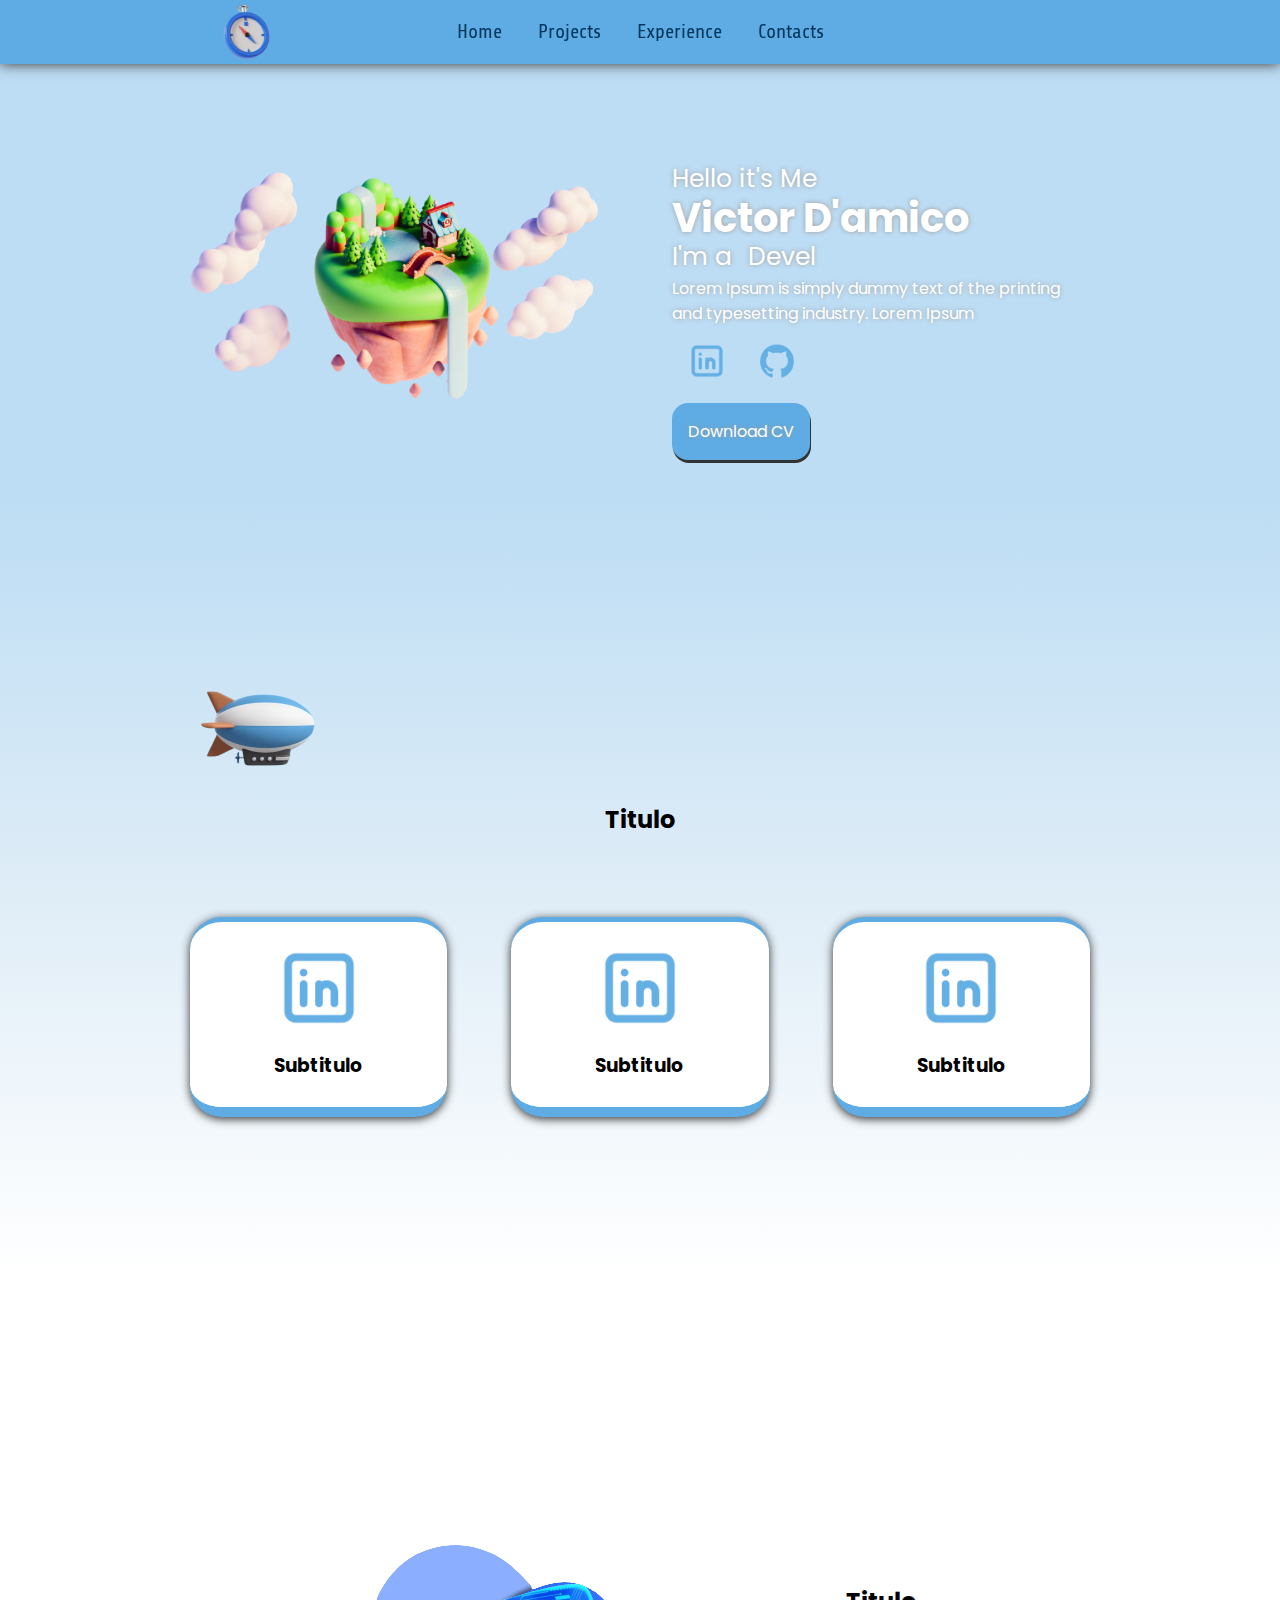
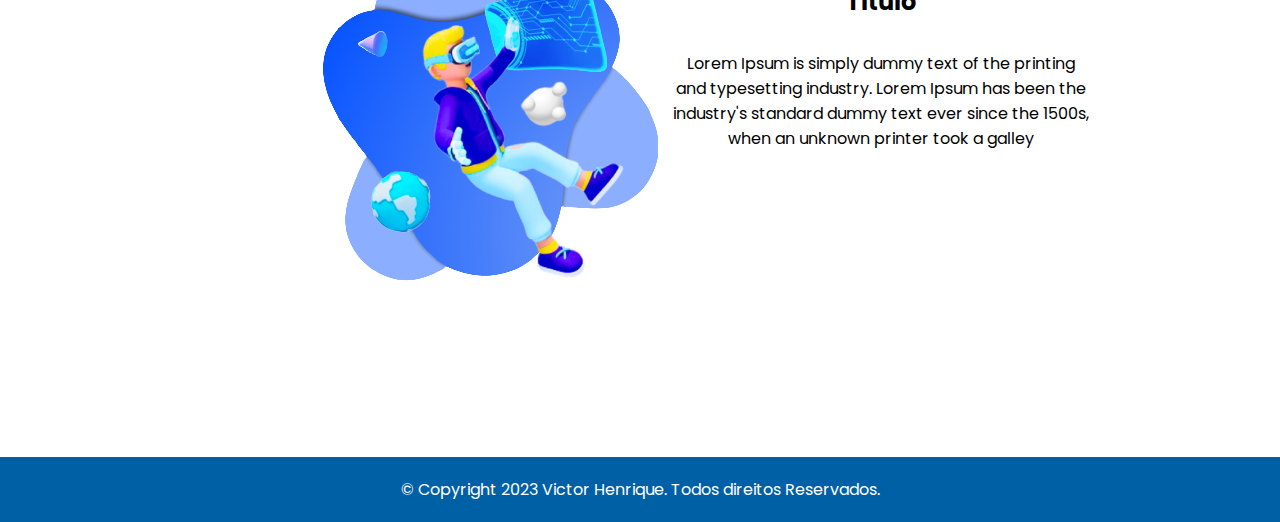
==== index.html @ 2513ae60 "Balao , projects" ====
<!DOCTYPE html>
<html lang="pt-BR">

<head>
    <meta charset="UTF-8">
    <!-- <meta name="viewport" content="width=device-width, initial-scale=1.0"> -->
    <meta name="description"
        content="Hi, I'm Victor, a Python Developer, and this is my portfolio. Here, you'll find my main projects in various languages such as Python, CSS, HTML, C, JS, PHP, and Shell. I'll also share my experiences in the field.">
    <title>My Portfolio - Desenvolvedor Full Stack Victor D'amico</title>
    <meta name="robots" content="index">
    <link rel="stylesheet" type="text/css" href="./style/base.css?date=11-05-2023">
    <link rel="stylesheet" type="text/css" href="./style/home.css?date=23-04-27">
</head>

<body>
    <header>
        <nav class="container">
            <a href="#home"><img src="./image/logo.png" alt="Logo" id="logo" title="Home" /></a>
            <ul>
                <li>
                    <a href="/">Home</a>
                </li>
                <li>
                    <a href="project.html">Projects</a>
                </li>
                <li>
                    <a href="#Experience">Experience</a>
                </li>
                <li>
                    <a href="#Contacts">Contacts</a>
                </li>
            </ul>
        </nav>
    </header>

    <main>
        <section id="home">
            <div class="container grid">
                <div class="ilha">
                    <img src="./image/Ilha.png" alt="Ilha" />
                </div>
                <div>
                    <span>Hello it's Me</span>
                    <h1>Victor D'amico</h1>
                    <span class="ima">I'm a <span class="typewrite" data-type='["Developer","Designer","Full Stack"]'
                            data-period="1000"></span></span>
                    <p>
                        Lorem Ipsum is simply dummy text of the printing and typesetting industry. Lorem Ipsum
                    </p>
                    <ul class="icon-list">
                        <li>
                            <a href="https://www.linkedin.com/in/victor-d-amico-6a1681226/" target="_blank">
                                <img src="./image/logo_linkdin.png" alt="Logo do linkedin" title="Linkedin" />
                            </a>
                        </li>
                        <li>
                            <a href="https://github.com/victordamico" target="_blank">
                                <img src="./image/logo_github.png" alt="Logo do github" title="Github" />
                            </a>
                        </li>
                    </ul>
                    <div id="id_download">
                        <a href="./Victor Henrique.pdf" download title="Currículo">Download CV</a>
                    </div>
                </div>
            </div>


        </section>

        <section id="card-section">
            <div class="container">
                <img src="./image/balao.png" alt="balao" id="balao" onclick="alert('HAHAHa voce me pegou')">
                <h2> Titulo</h2>
                <div class="card-container grid">
                    <div class="card">

                        <div class="card-header">
                            <img src="./image/logo_linkdin.png" alt="Icone">
                            <h3>Subtitulo</h3>
                        </div>
                        <div class="card-body">
                            <p>Lorem Ipsum is simply dummy text of the printing and typesetting industry. Lorem Ipsum
                                has
                                been
                                the industry's standard dummy text ever since the 1500s, when an unknown printer took a
                                galley
                            </p>
                            <a href="#">BTA</a>
                        </div>

                    </div>
                    <div class="card">

                        <div class="card-header">
                            <img src="./image/logo_linkdin.png" alt="Icone">
                            <h3>Subtitulo</h3>
                        </div>
                        <div class="card-body">
                            <p>Lorem Ipsum is simply dummy text of the printing and typesetting industry. Lorem Ipsum
                                has
                                been
                                the industry's standard dummy text ever since the 1500s, when an unknown printer took a
                                galley
                            </p>
                            <a href="#">BTA</a>
                        </div>

                    </div>
                    <div class="card">

                        <div class="card-header">
                            <img src="./image/logo_linkdin.png" alt="Icone">
                            <h3>Subtitulo</h3>
                        </div>
                        <div class="card-body">
                            <p>Lorem Ipsum is simply dummy text of the printing and typesetting industry. Lorem Ipsum
                                has
                                been
                                the industry's standard dummy text ever since the 1500s, when an unknown printer took a
                                galley
                            </p>
                            <a href="#">BTA</a>
                        </div>

                    </div>


                </div>
            </div>

        </section>
        <section id="goal">
            <div class="container">
                <!-- fundo da imagem que o personagem esta  colocar os comentarios em ingles dps -->
                <div class="container-image">
                    <img class="drop-bottom" src="./image/fundo-goal.png" alt="fundo-goal">

                    <img class="character" src="./image/personagem.png" alt="personagem">

                    <img class="screen" src="./image/screen.png" alt="tela">

                    <img class="planet-element" src="./image/planet-element.png" alt="planeta-elemento">

                    <img class="triangle-element" src="./image/triangle-element.png" alt="triangulo-elemento">

                    <img class="sphere-element" src="./image/sphere-element.png" alt="esfera-elemento">
                </div>
                <div class="container-text">
                    <h2> Titulo</h2>
                    <p>
                        Lorem Ipsum is simply dummy text of the printing and typesetting industry. Lorem Ipsum
                        has
                        been
                        the industry's standard dummy text ever since the 1500s, when an unknown printer took a
                        galley
                    </p>
                </div>
            </div>
        </section>
    </main>

    <footer>
        <div class="container">
            <div>
                <p>© Copyright 2023 Victor Henrique. Todos direitos Reservados.</p>
            </div>

        </div>

    </footer>
    <!-- Google tag (gtag.js) -->

    <script async src="https://www.googletagmanager.com/gtag/js?id=G-7Z11QWB1Y7"></script>
    <script src="./analytics.js"></script>


    <script>
        //TYPEWRITER---------------------------------
        var TxtType = function (el, toRotate, period) {
            this.toRotate = toRotate;
            this.el = el;
            this.loopNum = 0;
            this.period = parseInt(period, 10) || 2000;
            this.txt = '';
            this.tick();
            this.isDeleting = false;
            console.log('passando por dentro do txtType')
        };

        TxtType.prototype.tick = function () {
            console.log('passando por dentro do tik')
            var i = this.loopNum % this.toRotate.length;
            var fullTxt = this.toRotate[i];


            if (this.isDeleting) {
                this.txt = fullTxt.substring(0, this.txt.length - 1);
            }
            else {
                this.txt = fullTxt.substring(0, this.txt.length + 1);
            }

            this.el.innerHTML = '<span class="wrap">' + this.txt + '</span>';

            var that = this;
            var delta = 200 - Math.random() * 100;

            if (this.isDeleting) { delta /= 2; }

            if (!this.isDeleting && this.txt === fullTxt) {
                delta = this.period;
                this.isDeleting = true;
            }
            else if (this.isDeleting && this.txt === '') {
                this.isDeleting = false;
                this.loopNum++;
                delta = 500;
            }

            setTimeout(function () {
                that.tick();
            }, delta);
        };

        window.onload = function () {
            var elements = document.getElementsByClassName('typewrite');
            for (var i = 0; i < elements.length; i++) {
                var toRotate = elements[i].getAttribute('data-type'); var
                    period = elements[i].getAttribute('data-period'); if (toRotate) {
                        new TxtType(elements[i], JSON.parse(toRotate),
                            period);
                    }
            } // INJECT CSS var css=document.createElement("style"); css.type="text/css" ;
            css.innerHTML = ".typewrite > .wrap { border-right: 0.08em solid #fff}"; document.body.appendChild(css);
        };
    </script>

</body>

</html>
---- style/base.css ----
@import url('https://fonts.googleapis.com/css2?family=Moulpali&display=swap');
@import url('https://fonts.googleapis.com/css2?family=Poppins:ital@1&display=swap');

* {
    margin: 0;
    padding: 0;
    box-sizing: border-box;
    text-decoration: none;
}

main {
    min-height: 100vh;
}

html {
    scroll-behavior: smooth;
}

#logo {
    height: 55px;
    margin-top: 5px;
    position: absolute;
    left: 20px;
}



header {
    background-color: #5EACE3;
    position: fixed;
    width: 100%;
    z-index: 10;
    box-shadow: 0px 0px 13px #333;

}

header ul {
    font-family: 'Moulpali', cursive;
    display: flex;
    list-style: none;
    gap: 1rem;
}

header ul a {
    color: #00365c;
    font-size: 20px;
    padding: 10px;
    display: inline-block;
}

header ul a:hover {
    color: #ffffff;
    transition: .3s;
    text-shadow: 0px 0px 5px #333;
}

header nav {
    display: flex;
    justify-content: center;
    position: relative;
}


body {
    font-family: 'Poppins', sans-serif;
}

.container {
    margin: auto;
    max-width: 900px;
}

h1 {
    font-size: 40px;
    line-height: 40px;
}

.grid {
    display: grid;
}





footer {
    background-color: #0060A6;
    padding: 20px;
    text-align: center;
    color: #ffffff
}


@media (min-width:1440px) {
    .container {
        max-width: 1100px;
    }
}

@media (max-width:426px) {
    .container {
        max-width: 300px;
    }

    body {
        background: linear-gradient(180deg, #5EACE3 0%, rgba(217, 217, 217, 0) 100%);
        background-repeat: no-repeat;
    }
}
---- style/home.css ----
#balao {
    position: relative;
    animation-name: balao;
    animation-duration: 10s;
    animation-iteration-count: infinite;

}

main #home {
    padding-top: 10rem;
    color: #ffffff;
    text-shadow: 0px 0px 5px #9c9b9b;
    background: rgba(97, 173, 228, 0.42);
    min-height: 500px;
    background-repeat: no-repeat;
}

main #home .container {
    grid-template-columns: 1fr 1fr;
    gap: 4rem;
}

main .ilha img {
    position: relative;
    max-width: 100%;
    animation-name: respiration;
    animation-duration: 1.7s;
    animation-iteration-count: infinite;
    animation-direction: alternate;

}

main section span {
    font-size: 25px;

}

main section span.ima {
    font-size: 25px;
    display: flex;
    align-items: center;
    gap: 1rem;
}



#id_download a {
    padding: 1rem;
    background-color: #5EACE3;
    border-radius: 1rem;
    color: #fff;
    box-shadow: 1px 3px #333;
    display: inline-block;
    transition: 1s;
}

#id_download a:hover {
    box-shadow: none;
}

.icon-list {
    list-style: none;
    display: flex;
}

.icon-list img {
    width: 50px;
    margin: 10px;
}

.icon-list img:hover {
    width: 70px;
    margin: 0px;

}

@keyframes respiration {
    from {
        top: 0%;
    }

    to {
        top: 10%;
    }
}

@keyframes type {
    from {
        width: 0%;
    }

    to {
        width: 140px;
    }
}

@keyframes balao {
    from {
        left: -20vw;
        transform: translateY(0);
    }

    25% {
        transform: translateY(-100%);
    }

    50% {
        transform: translateY(0%);
    }

    to {
        left: 100vw;
        transform: translateY(-100%);
    }
}



@keyframes blink-caret {

    from,
    to {
        border-color: transparent;
    }

    50% {
        border-color: #3397df;
    }
}




#card-section h2 {
    text-align: center;
    margin-bottom: 5rem;

}

#card-section {
    padding: 10rem 0;
    background: linear-gradient(180deg, #BDDDF4 0%, rgba(207, 228, 243, 0.68) 50%, #FFFFFF 100%);
    overflow: hidden;
}

#card-section .card img {
    width: 7rem;

}

.card-container {
    grid-template-columns: 1fr 1fr 1fr;
    gap: 4rem;


}

#card-section .card {
    border-bottom: 10px solid #5EACE3;
    border-top: 5px solid #5EACE3;
    border-radius: 2rem;
    box-shadow: 0px 2px 10px #333;
    position: relative;
    height: 200px;
    transition: 1s;
    background-color: #ffffff;
    overflow: hidden;
    padding: 5px;

}


#card-section .card .card-header {
    z-index: 1;
    background-color: #ffffff;
    width: 100%;
    border-radius: 2rem;
    padding: 5px;
    text-align: center;
    position: relative;
}


#card-section .card .card-body {
    /* transition: 1s;
    position: absolute;
    top: 0;
    left: 5px;
    right: 5px;
    z-index: 0;
    opacity: 0;
    transition-delay: 0.5s; */

}

#card-section .card:hover {
    height: 500px;



}




#card-section h3 {
    margin-bottom: 2rem;
}

#card-section a {
    background-color: #5EACE3;
    border-radius: .5rem;
    margin: 3rem 0 1rem;
    padding: 1rem;
    display: inline-block;
    transform: translateX(-50%);
    position: relative;
    left: 50%;

}

#goal {
    padding: 10vh 0vh;
    min-height: 600px;
}

#goal .container {
    display: grid;
    grid-template-columns: 1fr 1fr;
    gap: 4rem;
    padding: 10vh 0vh;
    min-height: 600px;
}

#goal .container-image {
    position: relative;


}

#goal .container-image img {
    position: absolute;
    animation-name: respiration2;
    animation-duration: 1.7s;
    animation-iteration-count: infinite;
    animation-direction: alternate;

}

#goal .container-image .drop-bottom {
    top: 80px;
    left: 120px;
    animation-name: unset;
}

#goal .container-image .character {
    top: 140px;
    left: 220px;
    width: 230px;
    z-index: 2;
    animation-delay: 1, 8s;
}

#goal .container-image .screen {
    top: 100px;
    left: 270px;
    z-index: 1;
    animation-delay: 1s;
}

#goal .container-image .planet-element {
    top: 300px;
    left: 150px;
    z-index: 3;
    animation-delay: .8s;
}

#goal .container-image .triangle-element {
    top: 150px;
    left: 150px;
    z-index: 4;
    animation-delay: 2.7s;
}

#goal .container-image .sphere-element {
    top: 200px;
    left: 300px;
    width: 100px;
    z-index: 4;
    animation-delay: 1.7s;

}

@keyframes respiration2 {
    from {
        padding-top: 0;
    }

    to {
        padding-top: 10px;
    }
}


#goal .container-text {
    height: 100%;
    display: flex;
    flex-direction: column;
    justify-content: center;
    text-align: center;
    gap: 2rem;
}

@media (max-width:426px) {

    main #home .container {
        grid-template-columns: 1fr;

    }

    .card-container {
        grid-template-columns: 1fr;
    }

    #card-section .card,
    #card-section .card:hover {
        height: unset;
    }
}
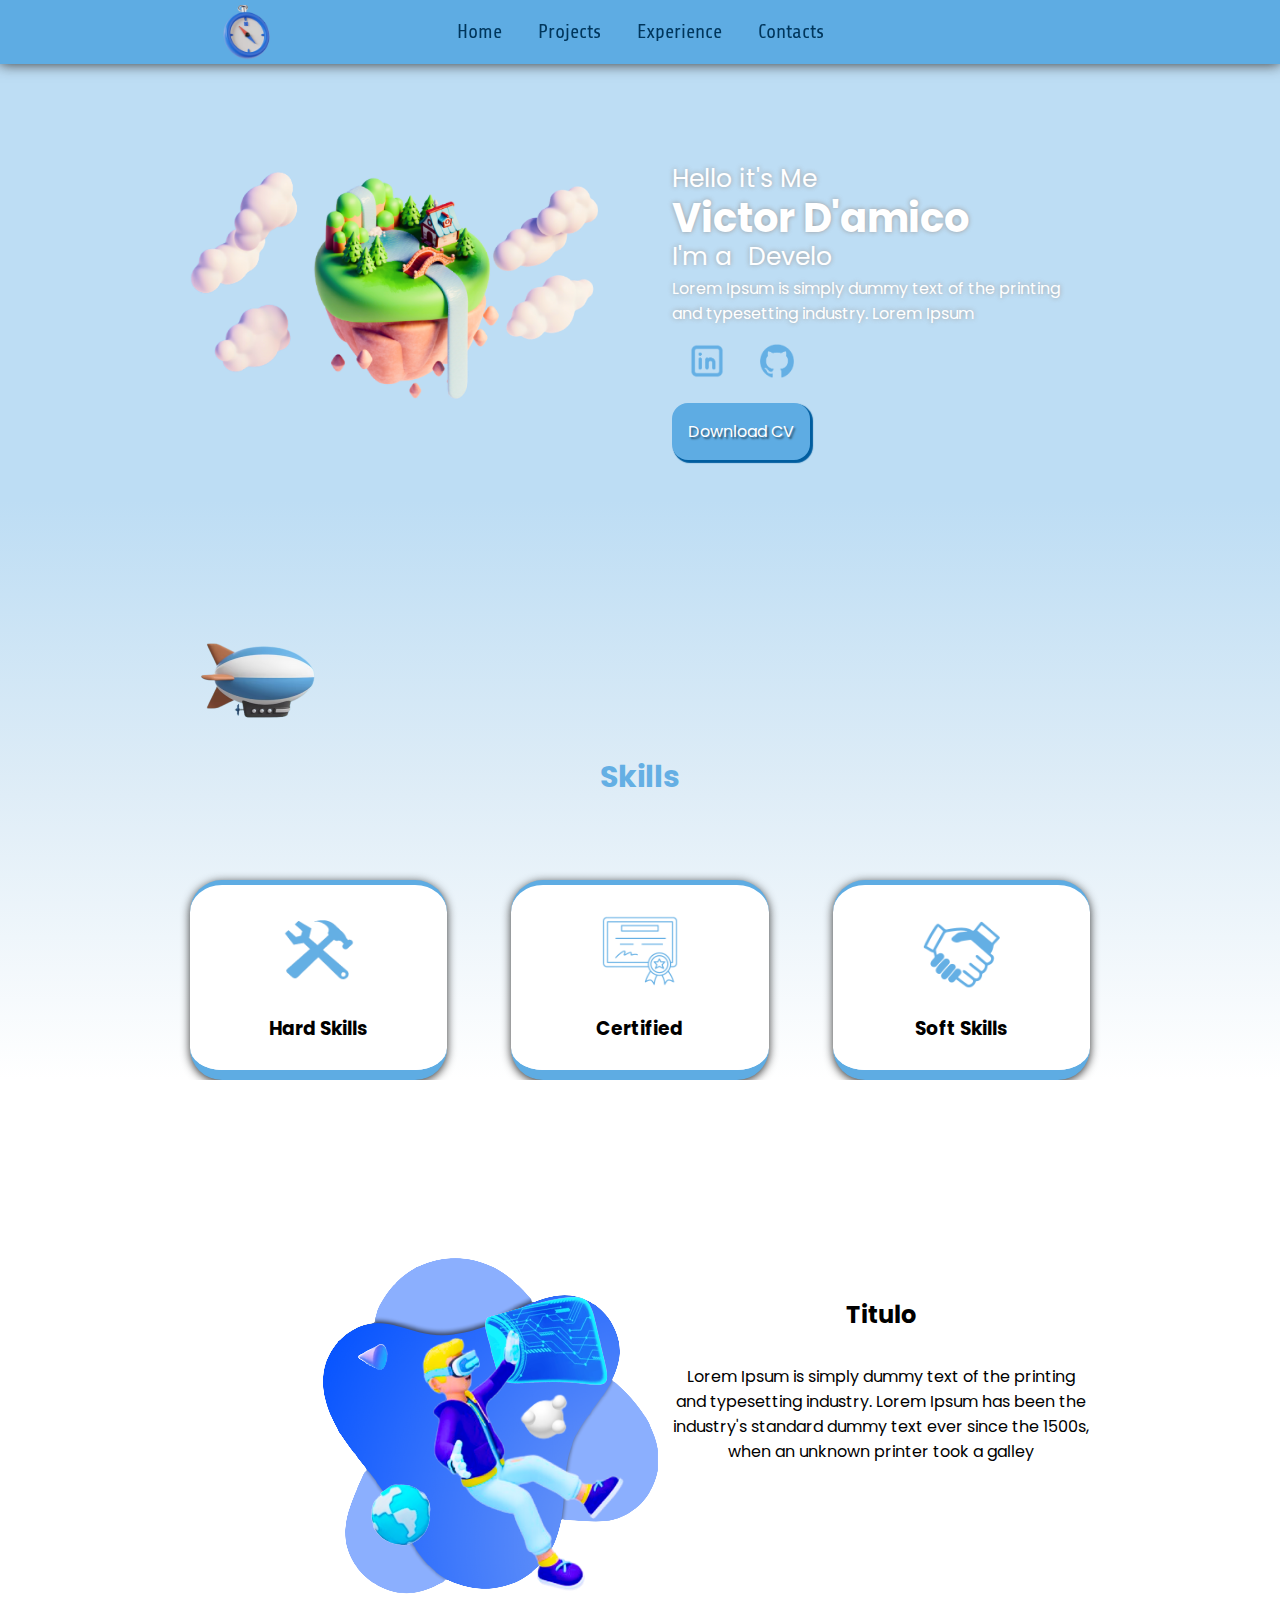
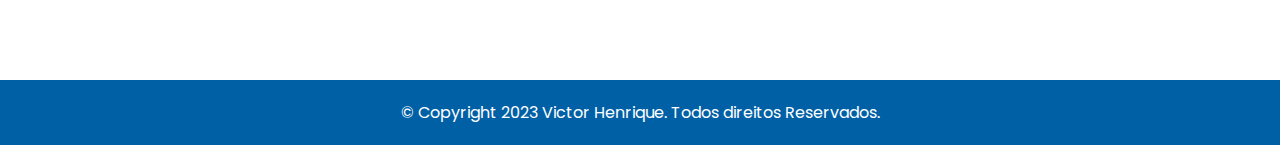
==== commit e0c25e6d: "Botão saiba +, soft skill , hard skill , botão download cv" ====
--- a/index.html
+++ b/index.html
@@ -3,13 +3,15 @@
 
 <head>
     <meta charset="UTF-8">
-    <!-- <meta name="viewport" content="width=device-width, initial-scale=1.0"> -->
+    <meta name="viewport" content="width=device-width, initial-scale=1.0">
     <meta name="description"
         content="Hi, I'm Victor, a Python Developer, and this is my portfolio. Here, you'll find my main projects in various languages such as Python, CSS, HTML, C, JS, PHP, and Shell. I'll also share my experiences in the field.">
     <title>My Portfolio - Desenvolvedor Full Stack Victor D'amico</title>
     <meta name="robots" content="index">
     <link rel="stylesheet" type="text/css" href="./style/base.css?date=11-05-2023">
     <link rel="stylesheet" type="text/css" href="./style/home.css?date=23-04-27">
+    <link rel="shortcut icon" href="./image/icon-logo.png" type="image/x-icon">
+
 </head>
 
 <body>
@@ -71,13 +73,13 @@
         <section id="card-section">
             <div class="container">
                 <img src="./image/balao.png" alt="balao" id="balao" onclick="alert('HAHAHa voce me pegou')">
-                <h2> Titulo</h2>
+                <h2> Skills</h2>
                 <div class="card-container grid">
                     <div class="card">
 
                         <div class="card-header">
-                            <img src="./image/logo_linkdin.png" alt="Icone">
-                            <h3>Subtitulo</h3>
+                            <img src="./image/hard-skill.png" alt="Icone">
+                            <h3>Hard Skills</h3>
                         </div>
                         <div class="card-body">
                             <p>Lorem Ipsum is simply dummy text of the printing and typesetting industry. Lorem Ipsum
@@ -86,15 +88,15 @@
                                 the industry's standard dummy text ever since the 1500s, when an unknown printer took a
                                 galley
                             </p>
-                            <a href="#">BTA</a>
+                            <a href="hard_skills.html" class="saiba_mais">Saiba+</a>
                         </div>
 
                     </div>
                     <div class="card">
 
                         <div class="card-header">
-                            <img src="./image/logo_linkdin.png" alt="Icone">
-                            <h3>Subtitulo</h3>
+                            <img src="./image/certified.png" alt="Icone">
+                            <h3>Certified</h3>
                         </div>
                         <div class="card-body">
                             <p>Lorem Ipsum is simply dummy text of the printing and typesetting industry. Lorem Ipsum
@@ -103,15 +105,15 @@
                                 the industry's standard dummy text ever since the 1500s, when an unknown printer took a
                                 galley
                             </p>
-                            <a href="#">BTA</a>
+                            <a href="#" class="saiba_mais">Saiba+</a>
                         </div>
 
                     </div>
                     <div class="card">
 
                         <div class="card-header">
-                            <img src="./image/logo_linkdin.png" alt="Icone">
-                            <h3>Subtitulo</h3>
+                            <img src="./image/soft-skill.png " alt="Icone">
+                            <h3>Soft Skills</h3>
                         </div>
                         <div class="card-body">
                             <p>Lorem Ipsum is simply dummy text of the printing and typesetting industry. Lorem Ipsum
@@ -120,7 +122,7 @@
                                 the industry's standard dummy text ever since the 1500s, when an unknown printer took a
                                 galley
                             </p>
-                            <a href="#">BTA</a>
+                            <a href="soft_skills.html" class="saiba_mais">Saiba+</a>
                         </div>
 
                     </div>
--- a/style/home.css
+++ b/style/home.css
@@ -1,7 +1,7 @@
 #balao {
     position: relative;
     animation-name: balao;
-    animation-duration: 10s;
+    animation-duration: 9s;
     animation-iteration-count: infinite;
 
 }
@@ -45,17 +45,22 @@
 
 
 #id_download a {
+    display: inline-block;
+    padding: 0.5 1rem;
     padding: 1rem;
+    text-decoration: none;
     background-color: #5EACE3;
+    color: #fff;
+    border: 0;
+    text-shadow: 2px 2px 2px rgba(0, 0, 0, 0.5);
     border-radius: 1rem;
-    color: #fff;
-    box-shadow: 1px 3px #333;
-    display: inline-block;
-    transition: 1s;
+    box-shadow: 2px 2px 1px 1px #005D9F;
+    transition: box-shadow 0.3s ease, transform 0.3s ease;
 }
 
 #id_download a:hover {
-    box-shadow: none;
+    box-shadow: 0 0 0 0 #005D9F, inset 3px 3px 3px #005D9F;
+    transform: translate(3px, 3px);
 }
 
 .icon-list {
@@ -74,6 +79,9 @@
 
 }
 
+
+
+
 @keyframes respiration {
     from {
         top: 0%;
@@ -96,7 +104,7 @@
 
 @keyframes balao {
     from {
-        left: -20vw;
+        left: -19vw;
         transform: translateY(0);
     }
 
@@ -110,7 +118,7 @@
 
     to {
         left: 100vw;
-        transform: translateY(-100%);
+        transform: translateY(-90%);
     }
 }
 
@@ -134,11 +142,14 @@
 #card-section h2 {
     text-align: center;
     margin-bottom: 5rem;
+    color: #64AFE4;
+    text-shadow: 0px 0px 70px #fff;
+    font-size: 30px;
 
 }
 
 #card-section {
-    padding: 10rem 0;
+    padding-top: 7rem;
     background: linear-gradient(180deg, #BDDDF4 0%, rgba(207, 228, 243, 0.68) 50%, #FFFFFF 100%);
     overflow: hidden;
 }
@@ -180,28 +191,12 @@
     position: relative;
 }
 
-
-#card-section .card .card-body {
-    /* transition: 1s;
-    position: absolute;
-    top: 0;
-    left: 5px;
-    right: 5px;
-    z-index: 0;
-    opacity: 0;
-    transition-delay: 0.5s; */
-
-}
-
 #card-section .card:hover {
     height: 500px;
 
 
 
 }
-
-
-
 
 #card-section h3 {
     margin-bottom: 2rem;
@@ -216,11 +211,14 @@
     transform: translateX(-50%);
     position: relative;
     left: 50%;
-
+    color: #00365c;
+}
+#card-section a:hover{
+    color: #FFFFFF;
 }
 
 #goal {
-    padding: 10vh 0vh;
+    /* padding: 10vh 0vh; */
     min-height: 600px;
 }
 
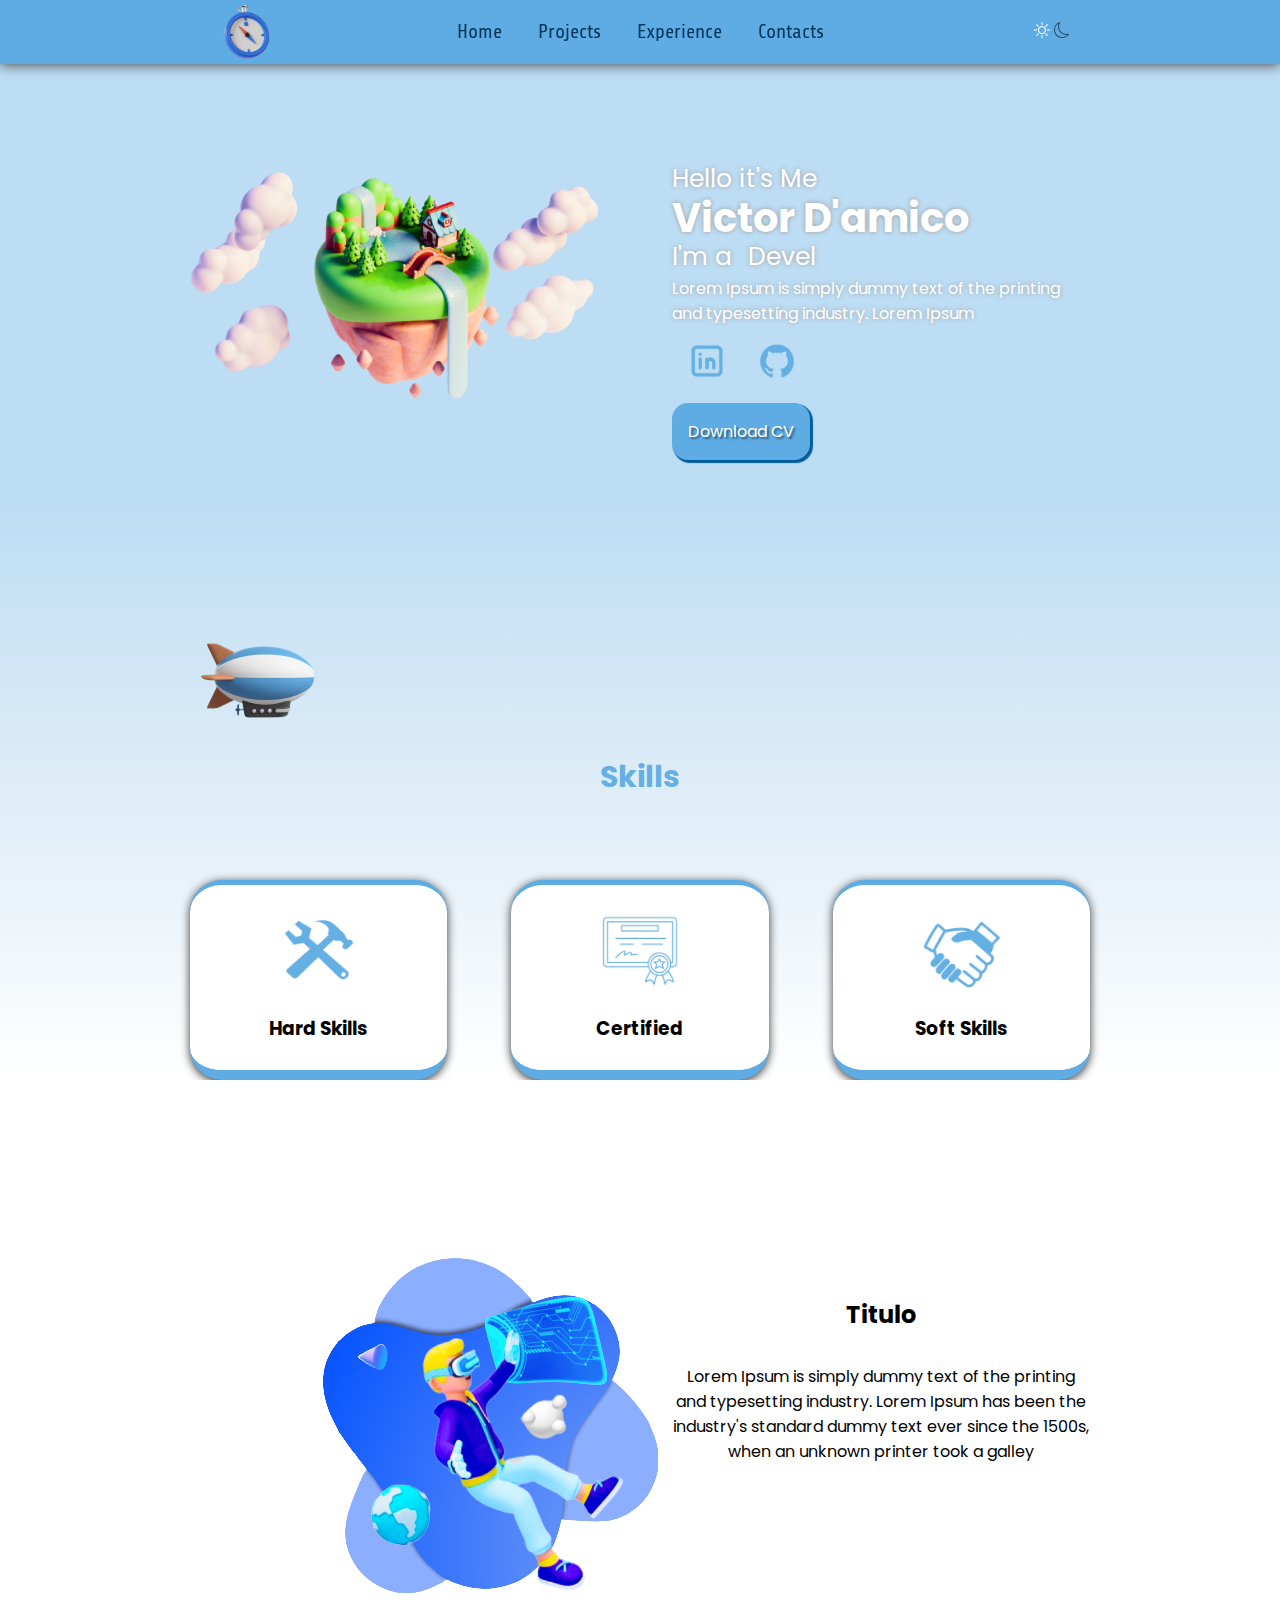
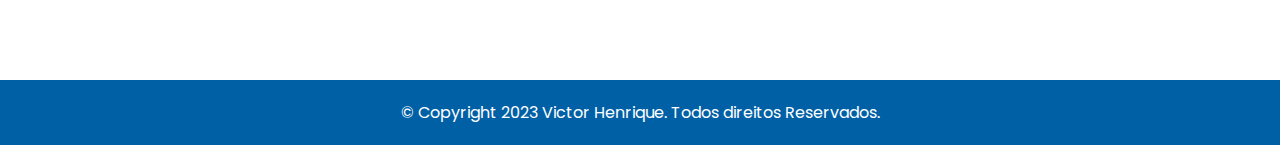
==== commit b14e2332: "iniciando o dark mod" ====
--- a/index.html
+++ b/index.html
@@ -8,6 +8,7 @@
         content="Hi, I'm Victor, a Python Developer, and this is my portfolio. Here, you'll find my main projects in various languages such as Python, CSS, HTML, C, JS, PHP, and Shell. I'll also share my experiences in the field.">
     <title>My Portfolio - Desenvolvedor Full Stack Victor D'amico</title>
     <meta name="robots" content="index">
+    <link rel="stylesheet" href="https://cdn.jsdelivr.net/npm/bootstrap-icons@1.10.5/font/bootstrap-icons.css">
     <link rel="stylesheet" type="text/css" href="./style/base.css?date=11-05-2023">
     <link rel="stylesheet" type="text/css" href="./style/home.css?date=23-04-27">
     <link rel="shortcut icon" href="./image/icon-logo.png" type="image/x-icon">
@@ -32,6 +33,14 @@
                     <a href="#Contacts">Contacts</a>
                 </li>
             </ul>
+            <div>
+                <input type="checkbox" name="change-theme" id="change-theme" />
+                <label for="change-theme" id="change-theme-label">
+                    <i class="bi bi-sun"></i>
+                    <i class="bi bi-moon"></i>
+                </label>
+
+            </div>
         </nav>
     </header>
 
@@ -237,7 +246,7 @@
             css.innerHTML = ".typewrite > .wrap { border-right: 0.08em solid #fff}"; document.body.appendChild(css);
         };
     </script>
-
+    <script src="scripts.js" defer></script>
 </body>
 
 </html>--- a/style/base.css
+++ b/style/base.css
@@ -8,12 +8,18 @@
     text-decoration: none;
 }
 
+input[type="checkbox"] {
+    display: none;
+}
+
+
 main {
     min-height: 100vh;
 }
 
 html {
     scroll-behavior: smooth;
+    transition: 0.3s;
 }
 
 #logo {
@@ -49,9 +55,8 @@
 }
 
 header ul a:hover {
-    color: #ffffff;
+    text-decoration: overline;
     transition: .3s;
-    text-shadow: 0px 0px 5px #333;
 }
 
 header nav {
@@ -63,6 +68,7 @@
 
 body {
     font-family: 'Poppins', sans-serif;
+    transition: 0.3s;
 }
 
 .container {
@@ -80,8 +86,91 @@
 }
 
 
+/* Darck mod */
+.dark,
+.dark header {
+    background-color: #263238;
+    color: #fff;
+}
+
+.dark header a {
+    color: #fff;
+}
 
 
+
+#change-theme-label {
+    height: 55px;
+    margin-top: 18px;
+    position: absolute;
+    right: 20px;
+    color: #294B63;
+}
+
+body.dark .bi-sun {
+    color: #ddd;
+}
+
+body.dark .bi-moon {
+    color: #fff;
+}
+
+body:not(.dark) .bi-sun {
+    color: #fff;
+}
+
+body.dark header ul a:hover {
+    /* color: #4D7285; */
+    text-decoration: overline;
+}
+
+body.dark main #home {
+    background-color: #002642;
+}
+
+body.dark #card-section {
+    background: linear-gradient(180deg, #002642 0%, #002642 33.33%, #263238 84.83%, #333333 96.28%);
+}
+
+body.dark #goal {
+    background: #333
+}
+
+
+body.dark #card-section .card .card-header {
+    background-color: #333;
+}
+
+body.dark #card-section .card {
+    background-color: #333;
+
+}
+
+body.dark #id_download a {
+    background-color: #016cb8;
+    box-shadow: 2px 2px 1px 1px #134a71;
+}
+
+body.dark#id_download a:hover {
+    box-shadow: 0 0 0 0 #082b44, inset 3px 3px 3px #082b44;
+    transform: translate(3px, 3px);
+}
+
+body.dark #card-section h2 {
+    color: #016cb8;
+    text-shadow: 0px 0px 0px;
+}
+
+
+body.dark #card-section .card {
+    border-bottom: 10px solid #016cb8;
+    border-top: 5px solid #016cb8;
+}
+
+body.dark #card-section a {
+    background-color: #016cb8;
+
+}
 
 footer {
     background-color: #0060A6;
--- a/style/home.css
+++ b/style/home.css
@@ -10,7 +10,7 @@
     padding-top: 10rem;
     color: #ffffff;
     text-shadow: 0px 0px 5px #9c9b9b;
-    background: rgba(97, 173, 228, 0.42);
+    background: #BDDDF4;
     min-height: 500px;
     background-repeat: no-repeat;
 }
@@ -43,7 +43,7 @@
 }
 
 
-
+/* Botão Dowload */
 #id_download a {
     display: inline-block;
     padding: 0.5 1rem;
@@ -79,8 +79,19 @@
 
 }
 
-
-
+.bi-linkedin {
+    margin-top: 10px;
+    width: 50px;
+    margin: 10px;
+    color: #5EACE3;
+}
+
+.bi-linkedin:hover {
+    width: 70px;
+    margin: 0px;
+}
+
+/* Animação */
 
 @keyframes respiration {
     from {
@@ -137,7 +148,7 @@
 }
 
 
-
+/* Cards */
 
 #card-section h2 {
     text-align: center;
@@ -213,7 +224,8 @@
     left: 50%;
     color: #00365c;
 }
-#card-section a:hover{
+
+#card-section a:hover {
     color: #FFFFFF;
 }
 
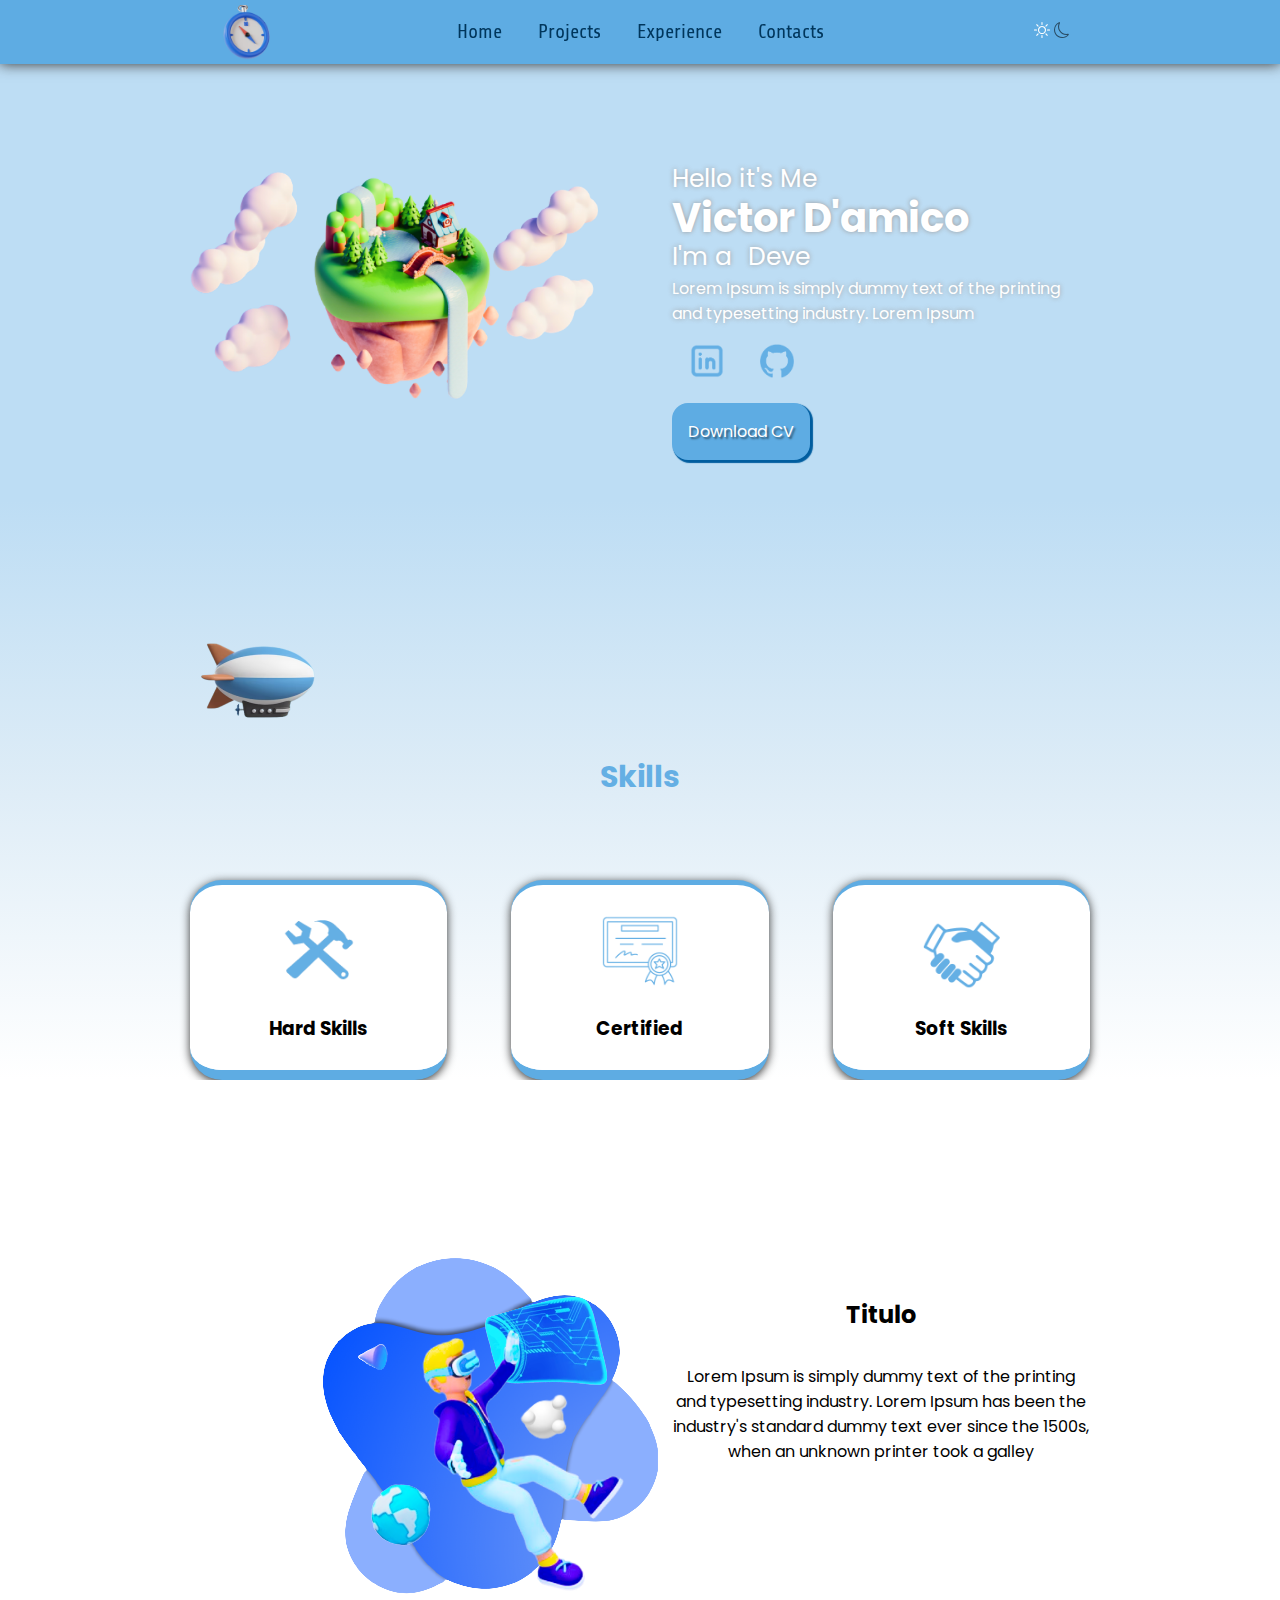
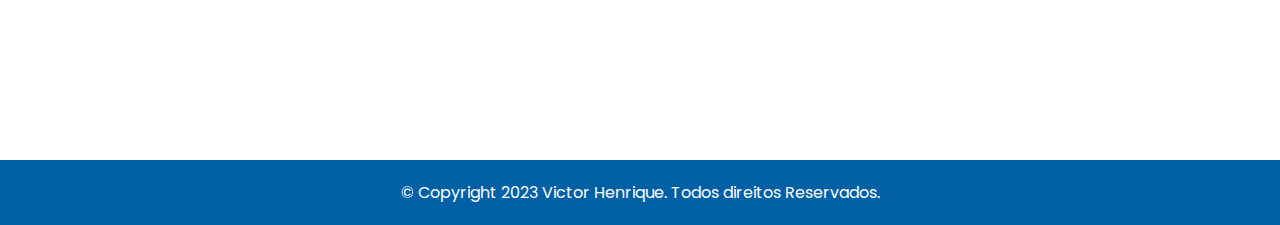
==== commit 3fd2b989: "Corrigindo Bugs" ====
--- a/index.html
+++ b/index.html
@@ -43,7 +43,6 @@
             </div>
         </nav>
     </header>
-
     <main>
         <section id="home">
             <div class="container grid">
--- a/style/base.css
+++ b/style/base.css
@@ -89,7 +89,7 @@
 /* Darck mod */
 .dark,
 .dark header {
-    background-color: #263238;
+    background-color: #002642;
     color: #fff;
 }
 
@@ -132,6 +132,7 @@
     background: linear-gradient(180deg, #002642 0%, #002642 33.33%, #263238 84.83%, #333333 96.28%);
 }
 
+
 body.dark #goal {
     background: #333
 }
@@ -171,6 +172,10 @@
     background-color: #016cb8;
 
 }
+
+/* body.dark card-container grid {
+    background-color: #002642;
+} ARRUMAR */
 
 footer {
     background-color: #0060A6;
--- a/style/home.css
+++ b/style/home.css
@@ -230,8 +230,9 @@
 }
 
 #goal {
-    /* padding: 10vh 0vh; */
     min-height: 600px;
+    background-color: #fff;
+    padding-bottom: 5rem;
 }
 
 #goal .container {
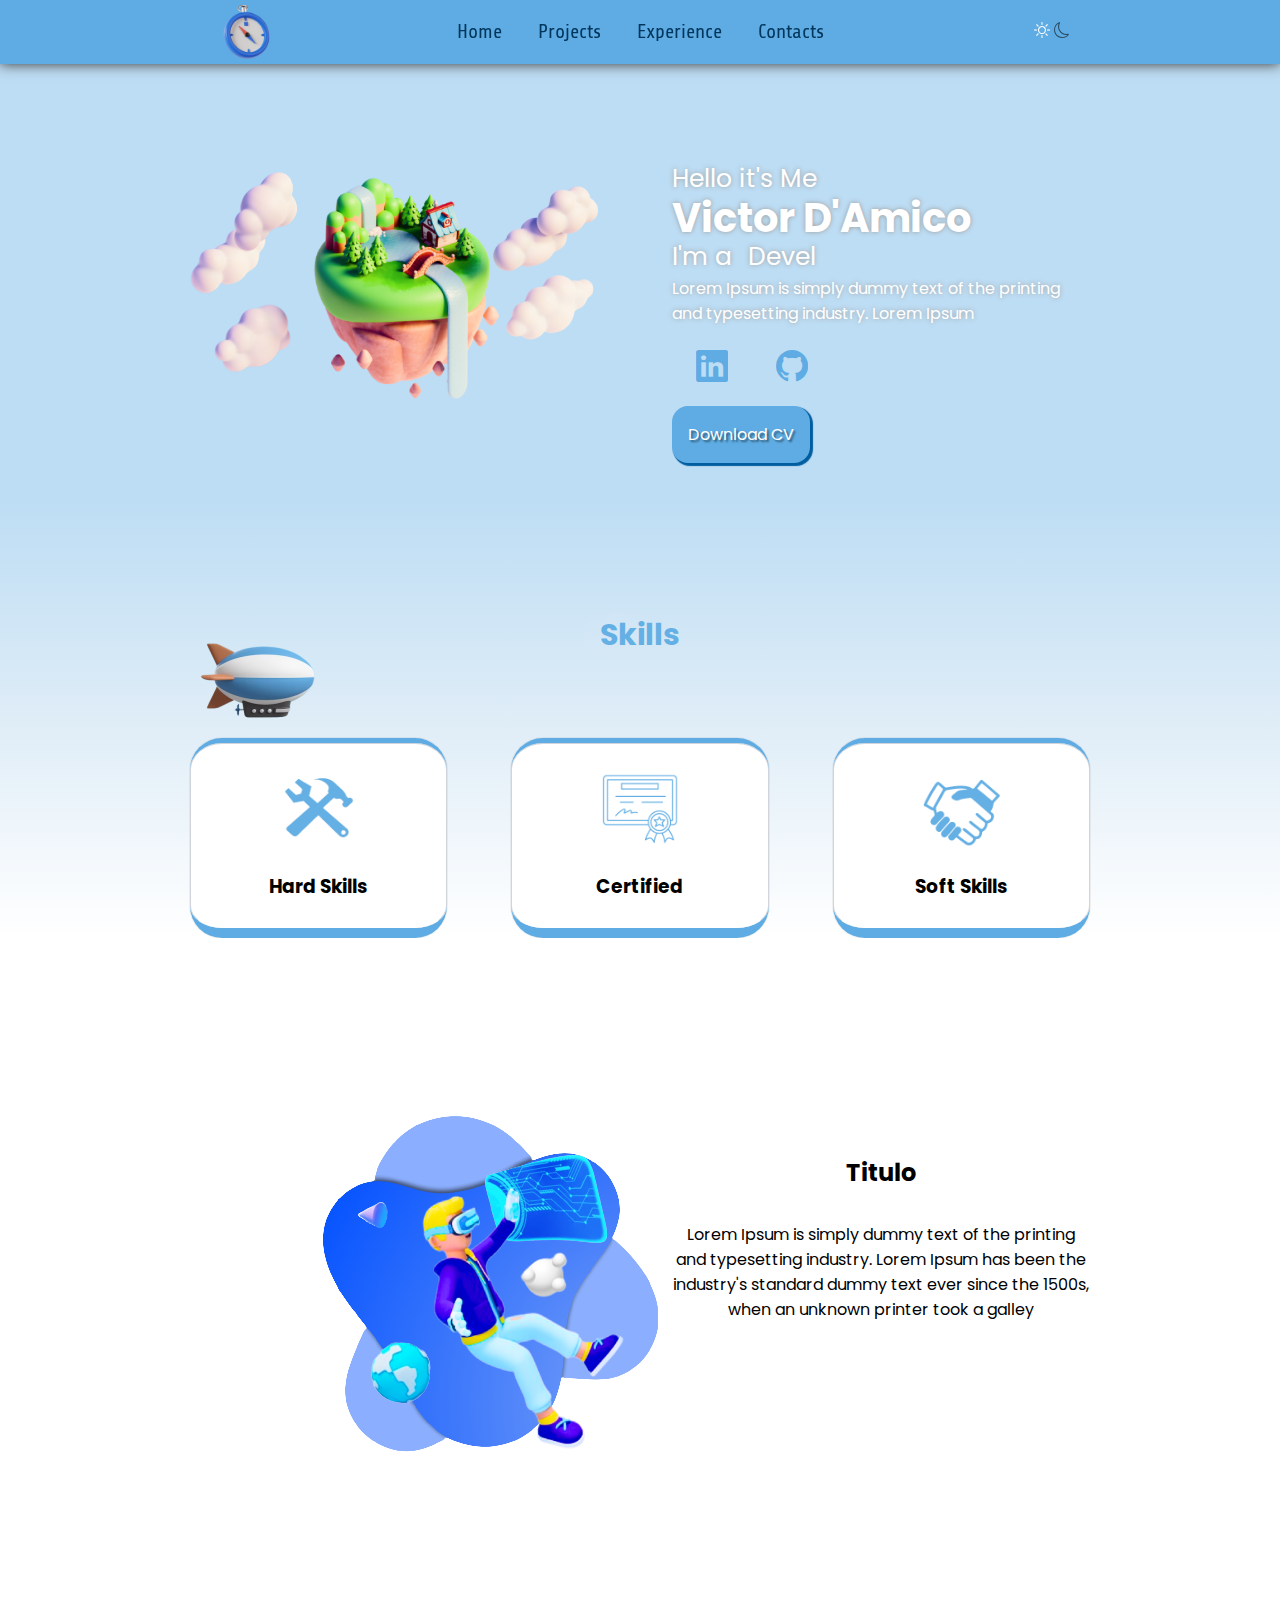
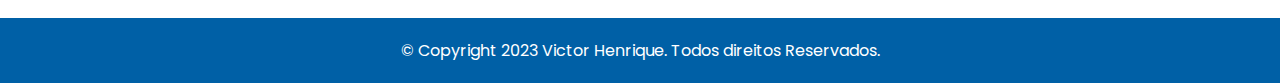
==== commit b0151cef: "corrigindo bugs" ====
--- a/index.html
+++ b/index.html
@@ -30,7 +30,7 @@
                     <a href="#Experience">Experience</a>
                 </li>
                 <li>
-                    <a href="#Contacts">Contacts</a>
+                    <a href="contact.html">Contacts</a>
                 </li>
             </ul>
             <div>
@@ -50,22 +50,24 @@
                     <img src="./image/Ilha.png" alt="Ilha" />
                 </div>
                 <div>
-                    <span>Hello it's Me</span>
-                    <h1>Victor D'amico</h1>
-                    <span class="ima">I'm a <span class="typewrite" data-type='["Developer","Designer","Full Stack"]'
-                            data-period="1000"></span></span>
-                    <p>
-                        Lorem Ipsum is simply dummy text of the printing and typesetting industry. Lorem Ipsum
-                    </p>
+                    <div class="text-home">
+                        <span>Hello it's Me</span>
+                        <h1>Victor D'Amico</h1>
+                        <span class="ima">I'm a <span class="typewrite" data-type='["Developer","Designer","Full Stack"]'
+                                data-period="1000"></span></span>
+                        <p>
+                            Lorem Ipsum is simply dummy text of the printing and typesetting industry. Lorem Ipsum
+                        </p>
+                    </div>
                     <ul class="icon-list">
                         <li>
                             <a href="https://www.linkedin.com/in/victor-d-amico-6a1681226/" target="_blank">
-                                <img src="./image/logo_linkdin.png" alt="Logo do linkedin" title="Linkedin" />
+                                <i class="bi bi-linkedin"></i>
                             </a>
                         </li>
                         <li>
                             <a href="https://github.com/victordamico" target="_blank">
-                                <img src="./image/logo_github.png" alt="Logo do github" title="Github" />
+                                <i class="bi bi-github"></i>
                             </a>
                         </li>
                     </ul>
--- a/style/base.css
+++ b/style/base.css
@@ -129,21 +129,21 @@
 }
 
 body.dark #card-section {
-    background: linear-gradient(180deg, #002642 0%, #002642 33.33%, #263238 84.83%, #333333 96.28%);
+    background: linear-gradient(180deg, #002642 0%, #00223B 47.2%, #011829 87.82%);
 }
 
 
 body.dark #goal {
-    background: #333
+    background: #001829
 }
 
 
 body.dark #card-section .card .card-header {
-    background-color: #333;
+    background-color: #001829;
 }
 
 body.dark #card-section .card {
-    background-color: #333;
+    background-color: #001829;
 
 }
 
@@ -158,7 +158,7 @@
 }
 
 body.dark #card-section h2 {
-    color: #016cb8;
+    color: #fff;
     text-shadow: 0px 0px 0px;
 }
 
--- a/style/home.css
+++ b/style/home.css
@@ -1,5 +1,5 @@
 #balao {
-    position: relative;
+    position: absolute;
     animation-name: balao;
     animation-duration: 9s;
     animation-iteration-count: infinite;
@@ -9,11 +9,15 @@
 main #home {
     padding-top: 10rem;
     color: #ffffff;
-    text-shadow: 0px 0px 5px #9c9b9b;
     background: #BDDDF4;
     min-height: 500px;
     background-repeat: no-repeat;
 }
+main #home .text-home{
+    text-shadow: 0px 0px 5px #9c9b9b;
+
+}
+
 
 main #home .container {
     grid-template-columns: 1fr 1fr;
@@ -79,10 +83,7 @@
 
 }
 
-.bi-linkedin {
-    margin-top: 10px;
-    width: 50px;
-    margin: 10px;
+#home .icon-list i::before{
     color: #5EACE3;
 }
 
@@ -91,6 +92,16 @@
     margin: 0px;
 }
 
+#home .bi-linkedin:before {
+    margin: 2rem;
+    transform: scale(2);
+}
+
+#home .bi-github::before {
+    margin: 2rem;
+    transform: scale(2);
+}
+
 /* Animação */
 
 @keyframes respiration {
@@ -115,7 +126,7 @@
 
 @keyframes balao {
     from {
-        left: -19vw;
+        left: -135px;
         transform: translateY(0);
     }
 
@@ -146,6 +157,8 @@
         border-color: #3397df;
     }
 }
+
+
 
 
 /* Cards */
@@ -163,6 +176,7 @@
     padding-top: 7rem;
     background: linear-gradient(180deg, #BDDDF4 0%, rgba(207, 228, 243, 0.68) 50%, #FFFFFF 100%);
     overflow: hidden;
+    position: relative;
 }
 
 #card-section .card img {
@@ -181,7 +195,7 @@
     border-bottom: 10px solid #5EACE3;
     border-top: 5px solid #5EACE3;
     border-radius: 2rem;
-    box-shadow: 0px 2px 10px #333;
+    box-shadow: rgba(0, 0, 0, 0.05) 0px 0px 0px 1px, rgb(209, 213, 219) 0px 0px 0px 1px inset;
     position: relative;
     height: 200px;
     transition: 1s;
